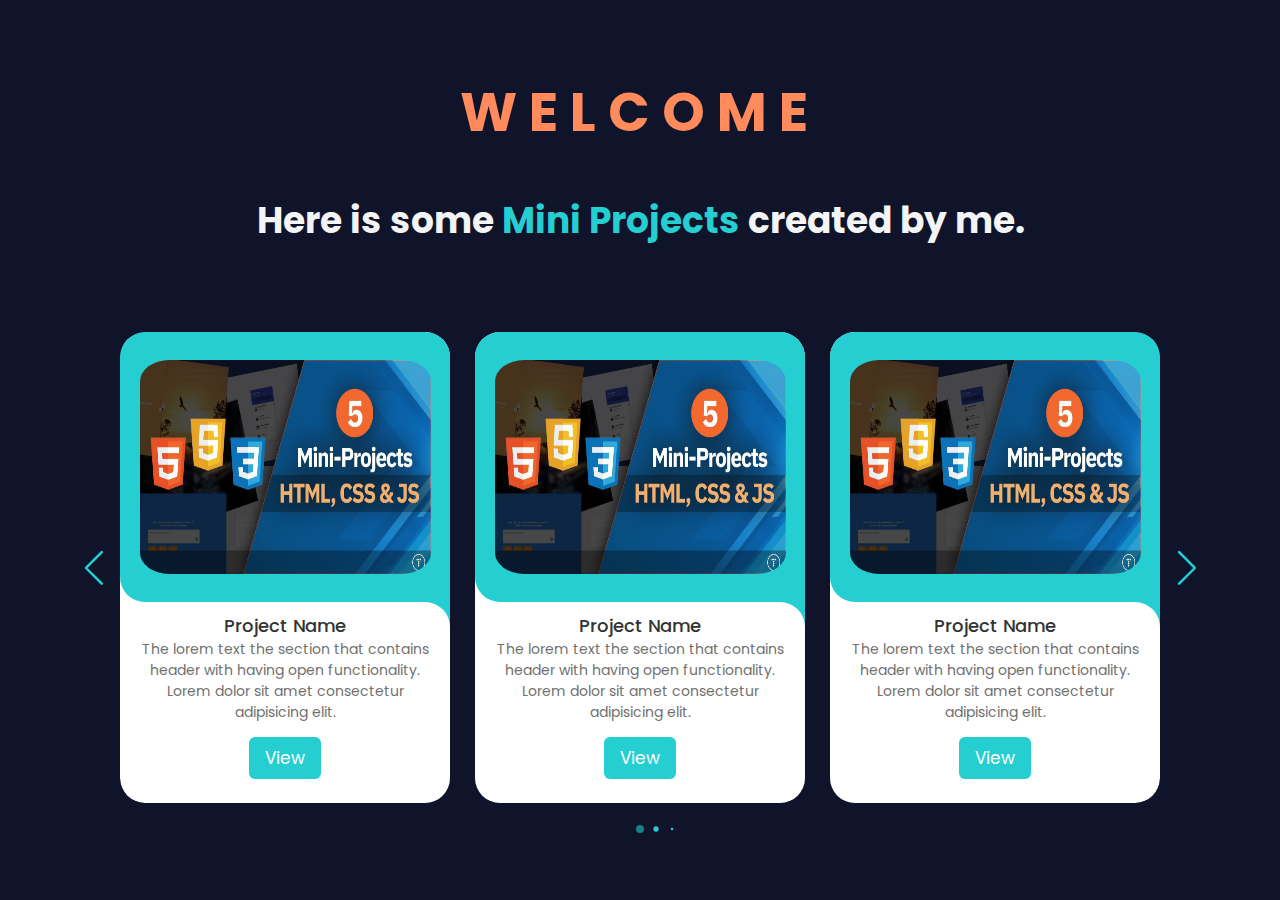
==== index.html @ fc3bbd9f "initial commit" ====
<!DOCTYPE html>
    <html lang="en">
    <head>
        <meta charset="UTF-8">
        <meta http-equiv="X-UA-Compatible" content="IE=edge">
        <meta name="viewport" content="width=device-width, initial-scale=1.0">
        <title>Mini Projects</title>

        <!-- Swiper CSS -->
        <link rel="stylesheet" href="swiper-bundle.min.css">

        <!-- CSS -->
        <link rel="stylesheet" href="style.css">
                                        
    </head>
    <body>
        <header>
            <div class="heading">
                <h1>WELCOME</h1>
            </div>
            <div class="title">
                <h2>Here is some <span>Mini Projects</span> created by me.</h2>
            </div>
        </header>
        <div class="slide-container swiper">
            <div class="slide-content">
                <div class="card-wrapper swiper-wrapper">
                    <div class="card swiper-slide">
                        <div class="image-content">
                            <span class="overlay"></span>

                            <div class="card-image">
                                <img src="./img/photo_2023-06-11_15-48-06.jpg" alt="" class="card-img">
                            </div>
                        </div>

                        <div class="card-content">
                            <h2 class="name">Project Name</h2>
                            <p class="description">The lorem text the section that contains header with having open functionality. Lorem dolor sit amet consectetur adipisicing elit.</p>
                            <button class="button"><a href="">View</a></button>
                        </div>
                    </div>
                    <div class="card swiper-slide">
                        <div class="image-content">
                            <span class="overlay"></span>

                            <div class="card-image">
                                <img src="./img/photo_2023-06-11_15-48-06.jpg" alt="" class="card-img">
                            </div>
                        </div>

                        <div class="card-content">
                            <h2 class="name">Project Name</h2>
                            <p class="description">The lorem text the section that contains header with having open functionality. Lorem dolor sit amet consectetur adipisicing elit.</p>

                            <button class="button"><a href="">View</a></button>
                        </div>
                    </div>
                    <div class="card swiper-slide">
                        <div class="image-content">
                            <span class="overlay"></span>

                            <div class="card-image">
                                <img src="./img/photo_2023-06-11_15-48-06.jpg" alt="" class="card-img">
                            </div>
                        </div>

                        <div class="card-content">
                            <h2 class="name">Project Name</h2>
                            <p class="description">The lorem text the section that contains header with having open functionality. Lorem dolor sit amet consectetur adipisicing elit.</p>

                            <button class="button"><a href="">View</a></button>
                        </div>
                    </div>
                    <div class="card swiper-slide">
                        <div class="image-content">
                            <span class="overlay"></span>

                            <div class="card-image">
                                <img src="./img/photo_2023-06-11_15-48-06.jpg" alt="" class="card-img">
                            </div>
                        </div>

                        <div class="card-content">
                            <h2 class="name">Project Name</h2>
                            <p class="description">The lorem text the section that contains header with having open functionality. Lorem dolor sit amet consectetur adipisicing elit.</p>

                            <button class="button"><a href="">View</a></button>
                        </div>
                    </div>
                    <div class="card swiper-slide">
                        <div class="image-content">
                            <span class="overlay"></span>

                            <div class="card-image">
                                <img src="./img/photo_2023-06-11_15-48-06.jpg" alt="" class="card-img">
                            </div>
                        </div>

                        <div class="card-content">
                            <h2 class="name">Project Name</h2>
                            <p class="description">The lorem text the section that contains header with having open functionality. Lorem dolor sit amet consectetur adipisicing elit.</p>

                            <button class="button"><a href="">View</a></button>
                        </div>
                    </div>
                    <div class="card swiper-slide">
                        <div class="image-content">
                            <span class="overlay"></span>

                            <div class="card-image">
                                <img src="./img/photo_2023-06-11_15-48-06.jpg" alt="" class="card-img">
                            </div>
                        </div>

                        <div class="card-content">
                            <h2 class="name">Project Name</h2>
                            <p class="description">The lorem text the section that contains header with having open functionality. Lorem dolor sit amet consectetur adipisicing elit.</p>

                            <button class="button"><a href="">View</a></button>
                        </div>
                    </div>
                    <div class="card swiper-slide">
                        <div class="image-content">
                            <span class="overlay"></span>

                            <div class="card-image">
                                <img src="./img/photo_2023-06-11_15-48-06.jpg" alt="" class="card-img">
                            </div>
                        </div>

                        <div class="card-content">
                            <h2 class="name">Project Name</h2>
                            <p class="description">The lorem text the section that contains header with having open functionality. Lorem dolor sit amet consectetur adipisicing elit.</p>

                            <button class="button"><a href="">View</a></button>
                        </div>
                    </div>
                    <div class="card swiper-slide">
                        <div class="image-content">
                            <span class="overlay"></span>

                            <div class="card-image">
                                <img src="./img/photo_2023-06-11_15-48-06.jpg" alt="" class="card-img">
                            </div>
                        </div>

                        <div class="card-content">
                            <h2 class="name">Project Name</h2>
                            <p class="description">The lorem text the section that contains header with having open functionality. Lorem dolor sit amet consectetur adipisicing elit.</p>

                            <button class="button"><a href="">View</a></button>
                        </div>
                    </div>
                    <div class="card swiper-slide">
                        <div class="image-content">
                            <span class="overlay"></span>

                            <div class="card-image">
                                <img src="./img/photo_2023-06-11_15-48-06.jpg" alt="" class="card-img">
                            </div>
                        </div>

                        <div class="card-content">
                            <h2 class="name">Project Name</h2>
                            <p class="description">The lorem text the section that contains header with having open functionality. Lorem dolor sit amet consectetur adipisicing elit.</p>

                            <button class="button"><a href="">View</a></button>
                        </div>
                    </div>
                </div>
            </div>

            <div class="swiper-button-next swiper-navBtn"></div>
            <div class="swiper-button-prev swiper-navBtn"></div>
            <div class="swiper-pagination"></div>
        </div>
        
    </body>

    <!-- Swiper JS -->
    <script src="swiper-bundle.min.js"></script>

    <!-- JavaScript -->
    <script src="script.js"></script>
</html>
---- style.css ----
/* Google Fonts - Poppins */
@import url('https://fonts.googleapis.com/css2?family=Poppins:wght@300;400;500;600&display=swap');

*{
  margin: 0;
  padding: 0;
  box-sizing: border-box;
  font-family: 'Poppins', sans-serif;
}
body{
  min-height: 100vh;
  display: flex;
  flex-direction: column;
  align-items: center;
  justify-content: center;
  background: #0f142a;
  color: #f5fafa;
}
header{
  width: 100%;
  height: 220px;
  margin-top: 15px;
}
.heading{
  text-align: center;
  color: #ff8a5b;
  font-size: 1.7rem;
}
.heading h1{
  letter-spacing: 12px;
}
.title{
  font-size: 1.5rem;
  text-align: center;
  margin-top: 2.5rem;
  color: #f4f4f4;
}
.title span{
  color: #25ced1;
}
.slide-container{
  max-width: 1120px;
  width: 100%;
  padding: 40px 0;
}
.slide-content{
  margin: 0 40px;
  overflow: hidden;
  border-radius: 25px;
}
.card{
  width: 340px;
  border-radius: 25px;
  background-color: #FFF;
}
.image-content,
.card-content{
  display: flex;
  flex-direction: column;
  align-items: center;
  padding: 10px 14px;
}
.image-content{
  position: relative;
  row-gap: 5px;
  padding: 25px 0;
}
.overlay{
  position: absolute;
  left: 0;
  top: 0;
  height: 100%;
  width: 100%;
  background-color: #25ced1;
  border-radius: 25px 25px 0 25px;
}
.overlay::before,
.overlay::after{
  content: '';
  position: absolute;
  right: 0;
  bottom: -40px;
  height: 40px;
  width: 40px;
  background-color: #25ced1;
}
.overlay::after{
  border-radius: 0 25px 0 0;
  background-color: #FFF;
}
.card-image{
  position: relative;
  height: 220px;
  width: 90%;
  padding: 3px;
}
.card-image .card-img{
  height: 100%;
  width: 100%;
  border-radius: 10%;
}
.name{
  font-size: 18px;
  font-weight: 500;
  color: #333;
}
.description{
  font-size: 14px;
  color: #707070;
  text-align: center;
}
.button{
  border: none;
  font-size: 16px;
  color: #FFF;
  padding: 8px 16px;
  background-color: #25ced1;
  border-radius: 6px;
  margin: 14px;
  cursor: pointer;
  transition: all 0.3s ease;
}
.button:hover{
  background-color: #188183;
  padding: 9px 18px;
}
.button a{
  text-decoration: none;
  color: #fff;
  font-size: 17px;
}

.swiper-navBtn{
  color: #25ced1;
  transition: color 0.3s ease;
}
.swiper-navBtn:hover{
  color: #188183
}
.swiper-navBtn::before,
.swiper-navBtn::after{
  font-size: 35px;
}
.swiper-button-next{
  right: 0;
}
.swiper-button-prev{
  left: 0;
}
.swiper-pagination-bullet{
  background-color: #25ced1;
  opacity: 1;
}
.swiper-pagination-bullet-active{
  background-color: #188183;
}

@media screen and (max-width: 768px) {
  
  .heading{
    font-size: 1.5rem;
  }
  .heading h1{
    letter-spacing: 4px;
  }
  header{
    height: 200px;
    margin-top: 10px;
  }
  .title{
    font-size: 1.2rem;
    margin-top: 1rem;
  }
  .slide-content{
    margin: 0 10px;
  }
  .swiper-navBtn{
    display: none;
  }
  
}
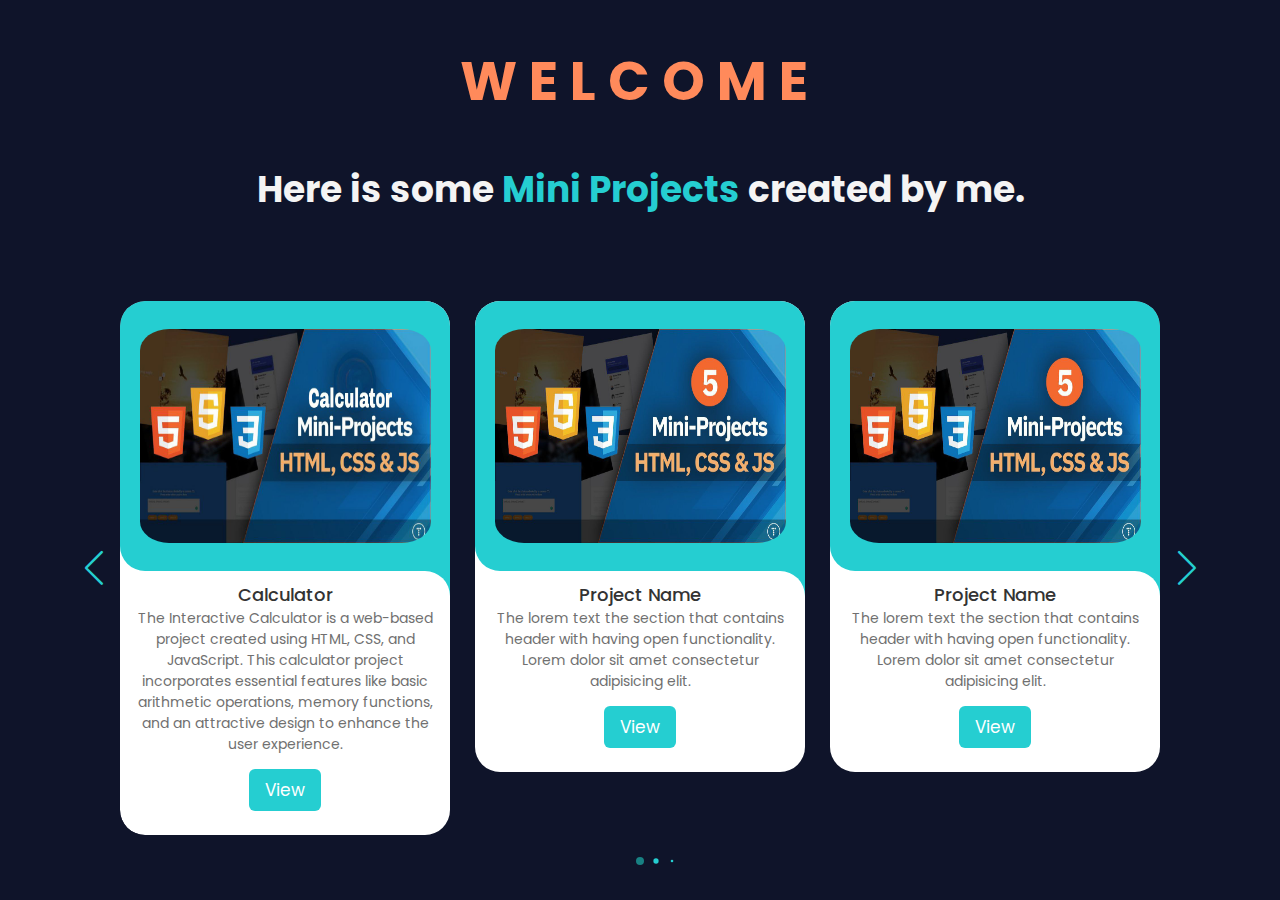
==== commit d8657e4c: "Calculator project deploy" ====
--- a/index.html
+++ b/index.html
@@ -30,14 +30,14 @@
                             <span class="overlay"></span>
 
                             <div class="card-image">
-                                <img src="./img/photo_2023-06-11_15-48-06.jpg" alt="" class="card-img">
+                                <img src="./img/Calculator.jpg" alt="" class="card-img">
                             </div>
                         </div>
 
                         <div class="card-content">
-                            <h2 class="name">Project Name</h2>
-                            <p class="description">The lorem text the section that contains header with having open functionality. Lorem dolor sit amet consectetur adipisicing elit.</p>
-                            <button class="button"><a href="">View</a></button>
+                            <h2 class="name">Calculator</h2>
+                            <p class="description">The Interactive Calculator is a web-based project created using HTML, CSS, and JavaScript. This calculator project incorporates essential features like basic arithmetic operations, memory functions, and an attractive design to enhance the user experience.</p>
+                            <button class="button"><a href="./Calculator/index.html">View</a></button>
                         </div>
                     </div>
                     <div class="card swiper-slide">
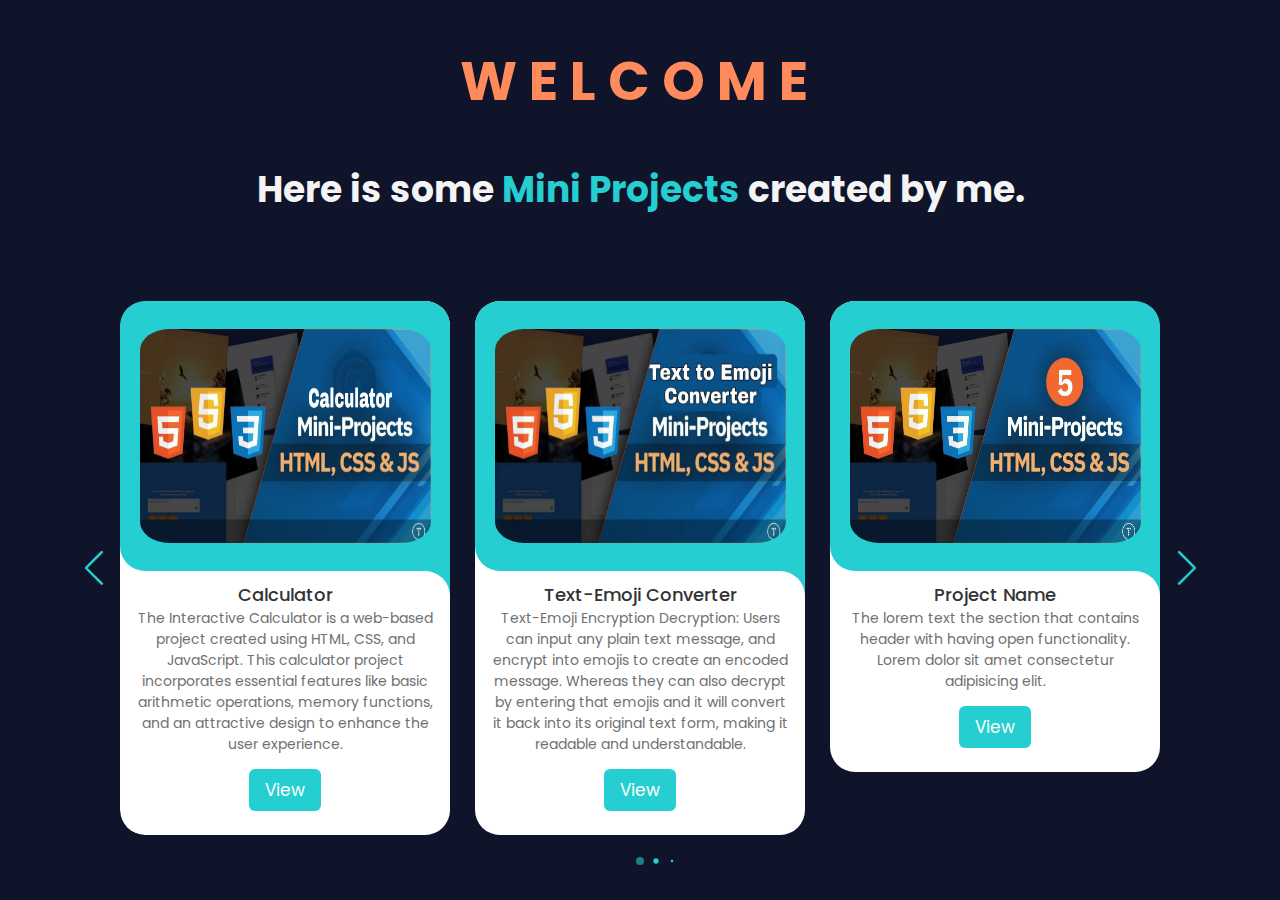
==== commit 4ae84441: "Decryption added and linked with main pages" ====
--- a/index.html
+++ b/index.html
@@ -45,15 +45,15 @@
                             <span class="overlay"></span>
 
                             <div class="card-image">
-                                <img src="./img/photo_2023-06-11_15-48-06.jpg" alt="" class="card-img">
+                                <img src="./img/Converter-encryption-decryption.jpg" alt="" class="card-img">
                             </div>
                         </div>
 
                         <div class="card-content">
-                            <h2 class="name">Project Name</h2>
-                            <p class="description">The lorem text the section that contains header with having open functionality. Lorem dolor sit amet consectetur adipisicing elit.</p>
+                            <h2 class="name">Text-Emoji Converter</h2>
+                            <p class="description">Text-Emoji Encryption Decryption: Users can input any plain text message, and encrypt into emojis to create an encoded message. Whereas they can also decrypt by entering that emojis and it will convert it back into its original text form, making it readable and understandable.</p>
 
-                            <button class="button"><a href="">View</a></button>
+                            <button class="button"><a href="./TextEmoji/index.html">View</a></button>
                         </div>
                     </div>
                     <div class="card swiper-slide">
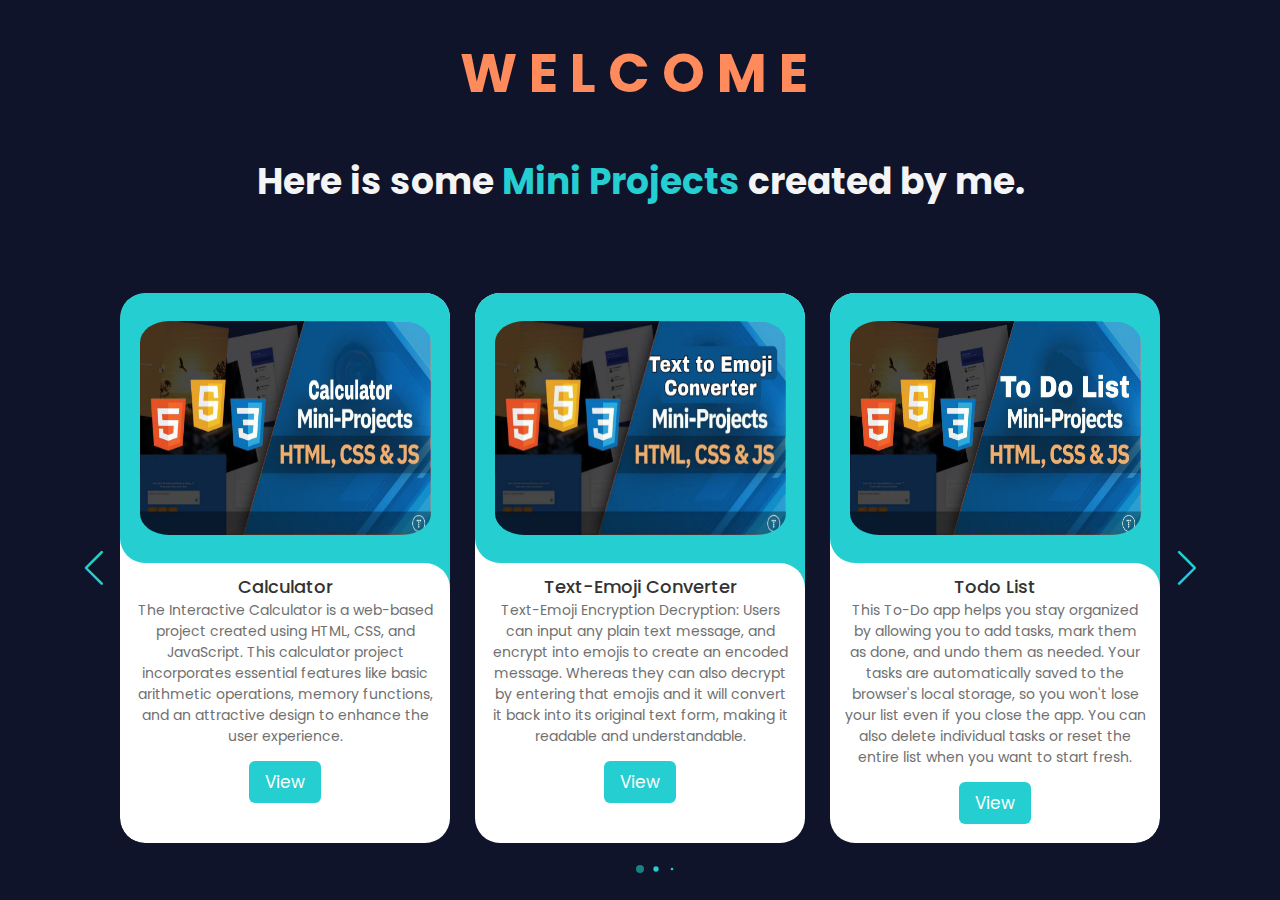
==== commit cba17b23: "added project details to card" ====
--- a/index.html
+++ b/index.html
@@ -11,6 +11,16 @@
 
         <!-- CSS -->
         <link rel="stylesheet" href="style.css">
+
+        <!-- Swiper JS -->
+        <script src="swiper-bundle.min.js" defer></script>
+
+        <!-- JavaScript -->
+        <script src="script.js" defer></script>
+
+        <!-- Favicon Icon -->
+
+        <link rel="icon" type="image/x-icon" href="https://encrypted-tbn0.gstatic.com/images?q=tbn:ANd9GcRZULgn7jR5IH6sCNm5PjEnH1xTaSLFJLmx8w&s">
                                         
     </head>
     <body>
@@ -57,6 +67,54 @@
                         </div>
                     </div>
                     <div class="card swiper-slide">
+                        <div class="image-content">
+                            <span class="overlay"></span>
+
+                            <div class="card-image">
+                                <img src="./img/TodoList.jpg" alt="" class="card-img">
+                            </div>
+                        </div>
+
+                        <div class="card-content">
+                            <h2 class="name">Todo List</h2>
+                            <p class="description">This To-Do app helps you stay organized by allowing you to add tasks, mark them as done, and undo them as needed. Your tasks are automatically saved to the browser's local storage, so you won't lose your list even if you close the app. You can also delete individual tasks or reset the entire list when you want to start fresh.</p>
+
+                            <button class="button"><a href="./Todo List/todo.html">View</a></button>
+                        </div>
+                    </div>
+                    <div class="card swiper-slide">
+                        <div class="image-content">
+                            <span class="overlay"></span>
+
+                            <div class="card-image">
+                                <img src="./img/RPS_Img.jpg" alt="" class="card-img">
+                            </div>
+                        </div>
+
+                        <div class="card-content">
+                            <h2 class="name">Rock Paper Scissor</h2>
+                            <p class="description">Choose between rock, paper, or scissors, the game will determine the winner—whether it’s you, the computer, or if it’s a tie. All results are tracked on a scorecard, so you can keep an eye on your performance. You can easily refresh button the game to start with a clean slate.</p>
+
+                            <button class="button"><a href="./RPS Game/rps.html">View</a></button>
+                        </div>
+                    </div>
+                    <div class="card swiper-slide">
+                        <div class="image-content">
+                            <span class="overlay"></span>
+
+                            <div class="card-image">
+                                <img src="./img/WeatherApp.jpg" alt="" class="card-img">
+                            </div>
+                        </div>
+
+                        <div class="card-content">
+                            <h2 class="name">Weather App</h2>
+                            <p class="description">This weather app provides accurate weather details using JavaScript, the OpenCage API for location, and the Weatherbit API for weather data. Users can search for the weather in any location and instantly view the results. The app also features a handy home icon that allows you to save your preferred home location.</p>
+
+                            <button class="button"><a href="./Weather App/weather.html">View</a></button>
+                        </div>
+                    </div>
+                    <!-- <div class="card swiper-slide">
                         <div class="image-content">
                             <span class="overlay"></span>
 
@@ -119,55 +177,7 @@
 
                             <button class="button"><a href="">View</a></button>
                         </div>
-                    </div>
-                    <div class="card swiper-slide">
-                        <div class="image-content">
-                            <span class="overlay"></span>
-
-                            <div class="card-image">
-                                <img src="./img/photo_2023-06-11_15-48-06.jpg" alt="" class="card-img">
-                            </div>
-                        </div>
-
-                        <div class="card-content">
-                            <h2 class="name">Project Name</h2>
-                            <p class="description">The lorem text the section that contains header with having open functionality. Lorem dolor sit amet consectetur adipisicing elit.</p>
-
-                            <button class="button"><a href="">View</a></button>
-                        </div>
-                    </div>
-                    <div class="card swiper-slide">
-                        <div class="image-content">
-                            <span class="overlay"></span>
-
-                            <div class="card-image">
-                                <img src="./img/photo_2023-06-11_15-48-06.jpg" alt="" class="card-img">
-                            </div>
-                        </div>
-
-                        <div class="card-content">
-                            <h2 class="name">Project Name</h2>
-                            <p class="description">The lorem text the section that contains header with having open functionality. Lorem dolor sit amet consectetur adipisicing elit.</p>
-
-                            <button class="button"><a href="">View</a></button>
-                        </div>
-                    </div>
-                    <div class="card swiper-slide">
-                        <div class="image-content">
-                            <span class="overlay"></span>
-
-                            <div class="card-image">
-                                <img src="./img/photo_2023-06-11_15-48-06.jpg" alt="" class="card-img">
-                            </div>
-                        </div>
-
-                        <div class="card-content">
-                            <h2 class="name">Project Name</h2>
-                            <p class="description">The lorem text the section that contains header with having open functionality. Lorem dolor sit amet consectetur adipisicing elit.</p>
-
-                            <button class="button"><a href="">View</a></button>
-                        </div>
-                    </div>
+                    </div> -->
                 </div>
             </div>
 
@@ -177,10 +187,4 @@
         </div>
         
     </body>
-
-    <!-- Swiper JS -->
-    <script src="swiper-bundle.min.js"></script>
-
-    <!-- JavaScript -->
-    <script src="script.js"></script>
 </html>--- a/style.css
+++ b/style.css
@@ -49,6 +49,7 @@
   border-radius: 25px;
 }
 .card{
+  height: 550px;
   width: 340px;
   border-radius: 25px;
   background-color: #FFF;
